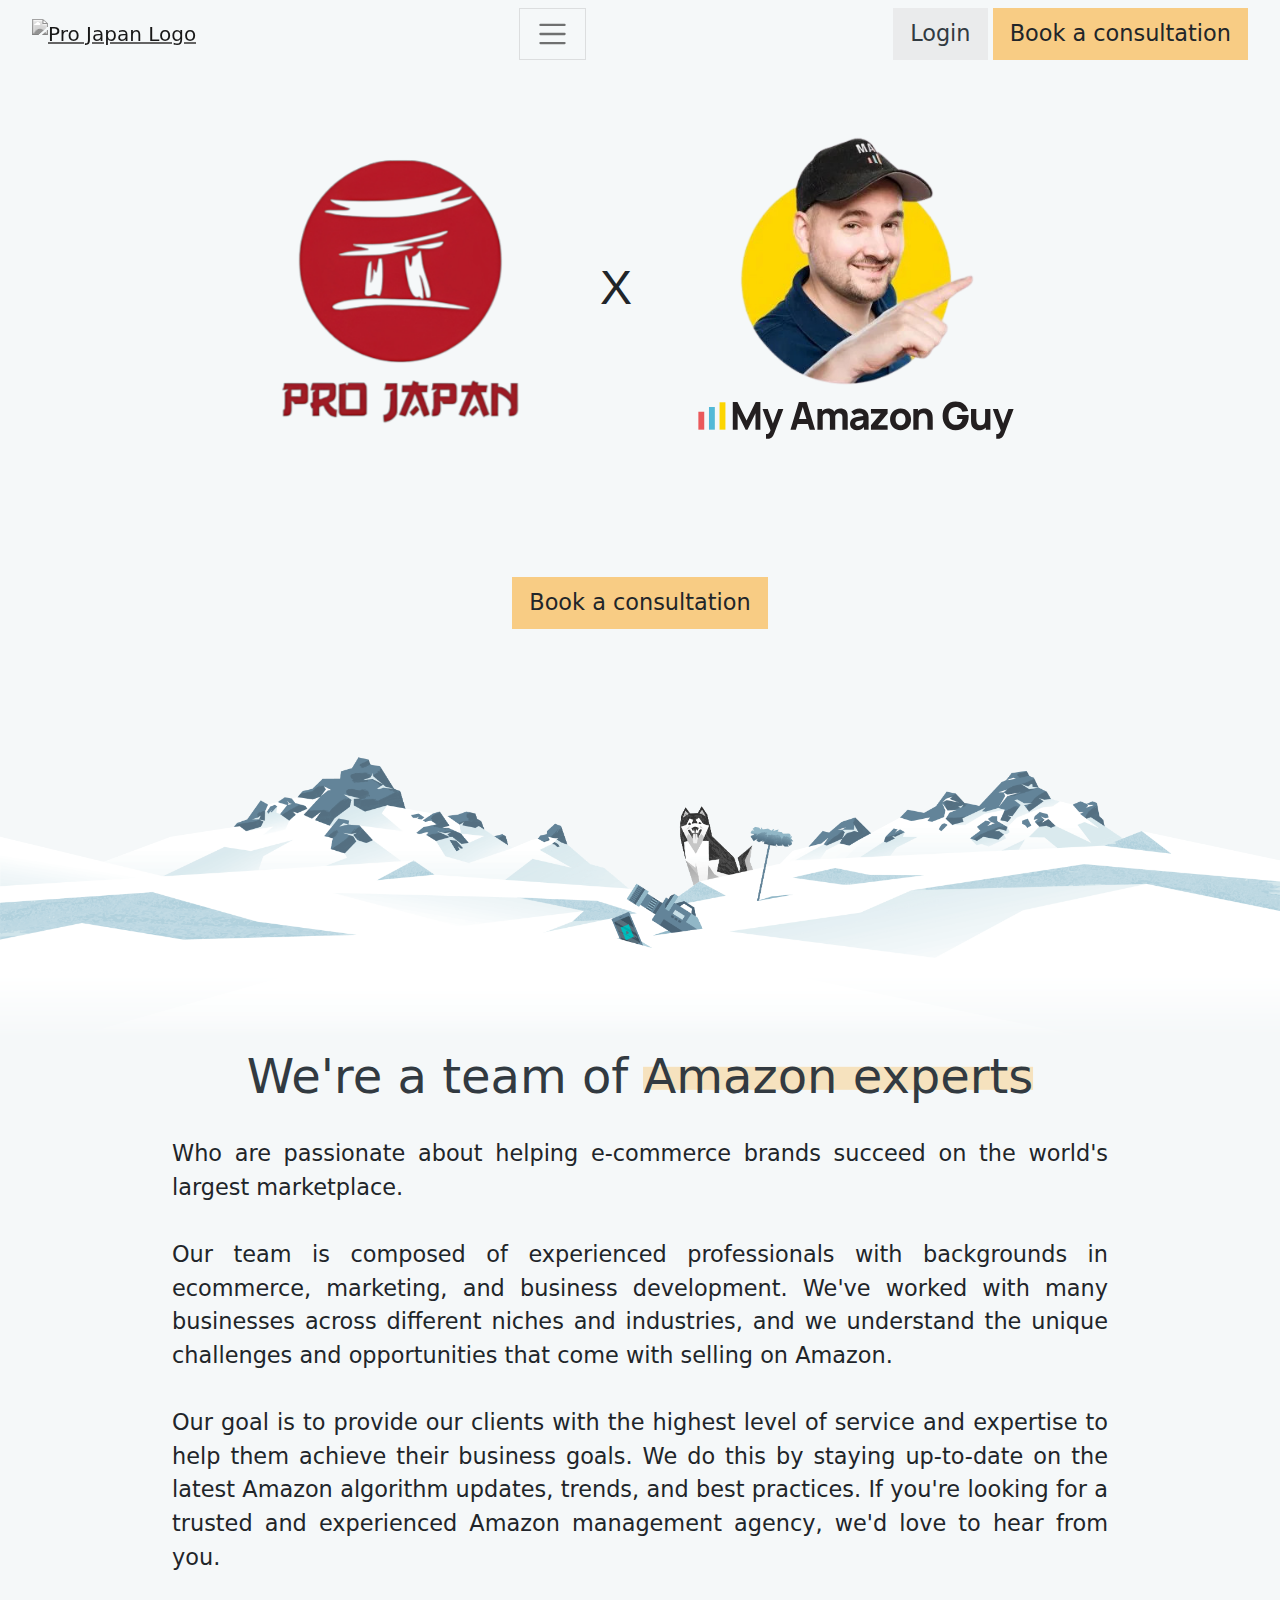
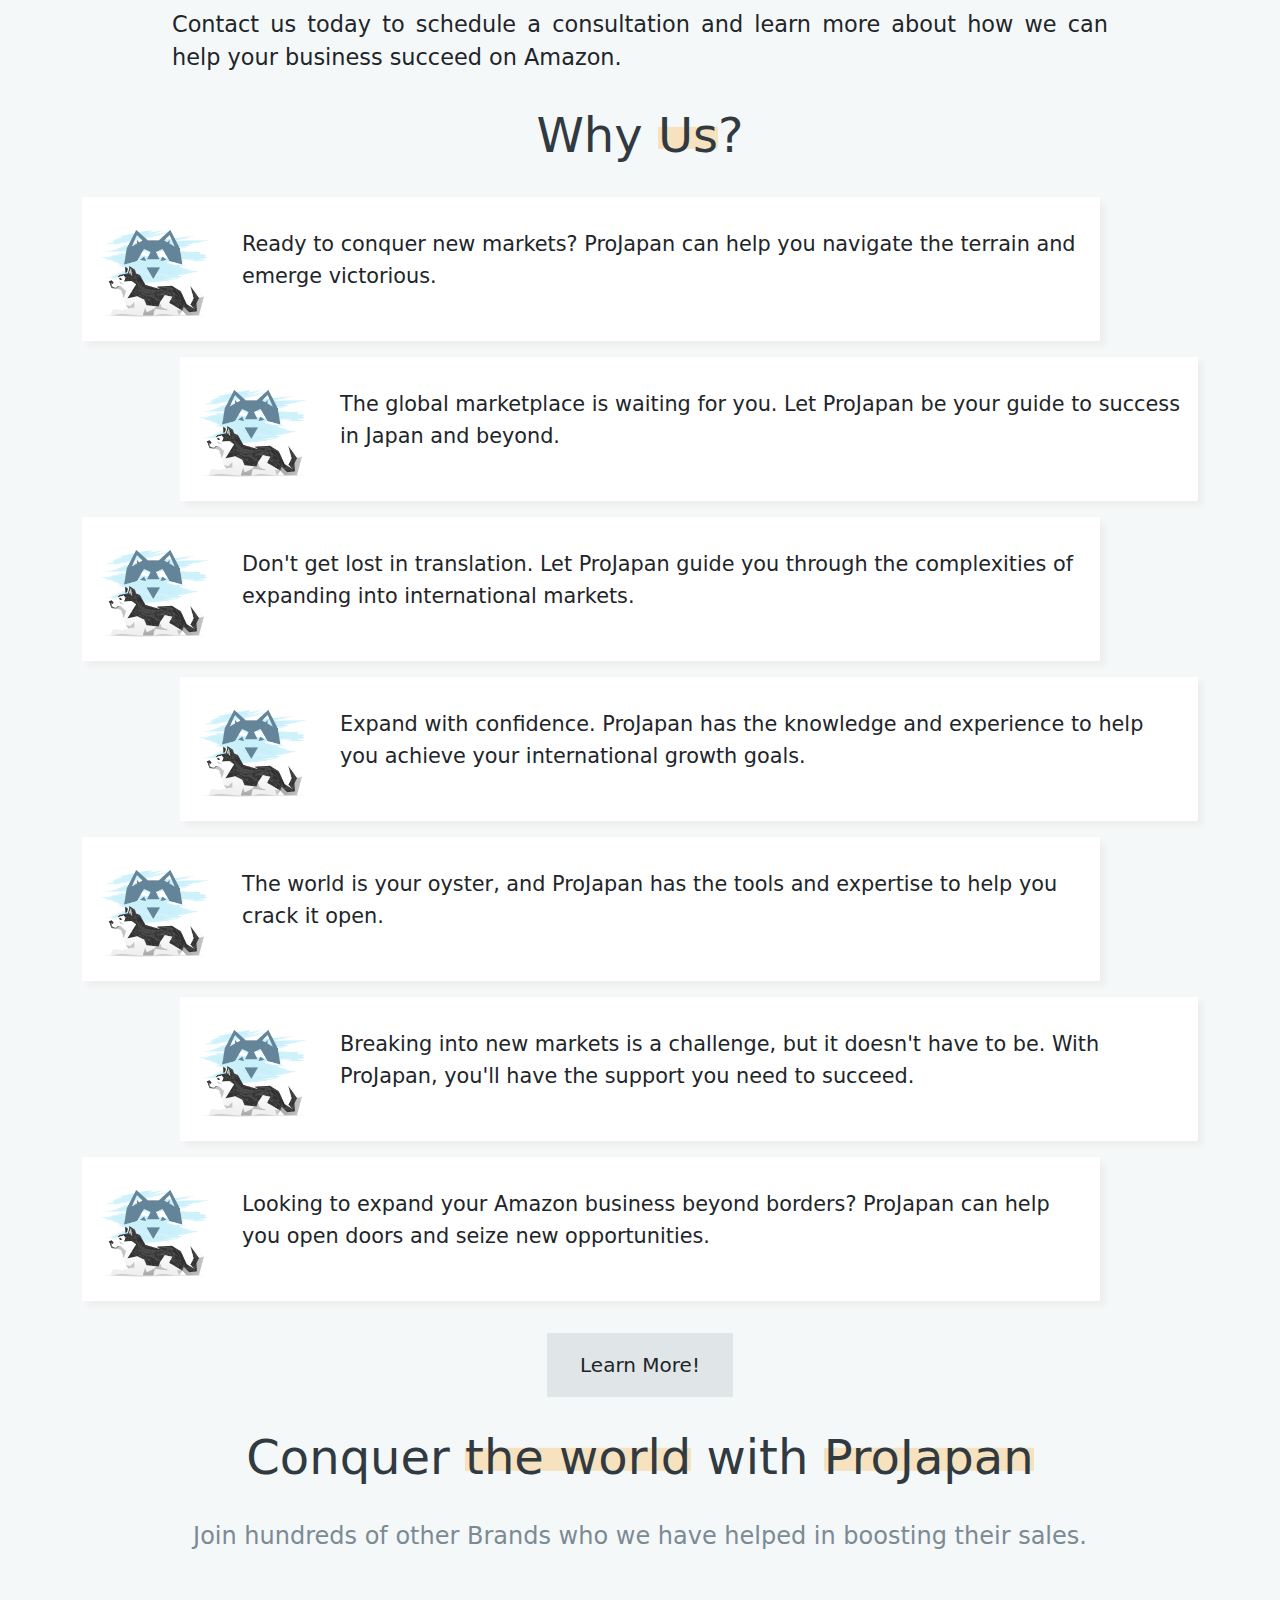
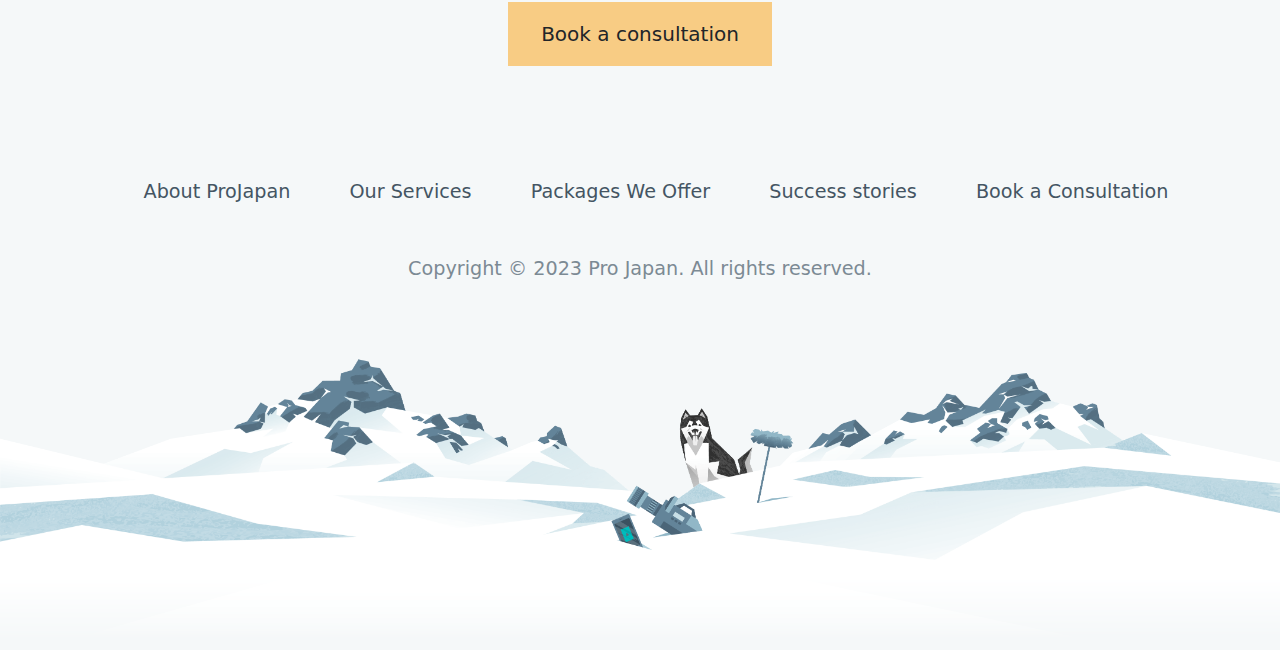
==== myamazonguy/index.html @ bb408b29 "Code Added" ====
<!doctype html>
<html lang="en">

<head>
    <meta charset="utf-8">
    <meta name="viewport" content="width=device-width, initial-scale=1">
    <title>Pro Japan | Elevate your amazon business in Japan</title>
    <link rel="shortcut icon" href="../Images/Logo.png" type="image/x-icon">
    <link href="../CSS/bootstrap.css" rel="stylesheet">
    <link rel="stylesheet" href="../CSS/styles.css">
</head>

<body>
    <header>

        <nav class="navbar navbar-xxl navbar-expand-xxl">
            <a href="../index.html"><img src="../images/Logo.png" alt="Pro Japan Logo" class="navbar-brand logo"></a>

            <button class="navbar-toggler" data-bs-toggle="collapse" data-bs-target="#navbar_content"
                aria-controls="navbarNav" aria-expanded="false" aria-label="Toggle navigation">
                <span class="navbar-toggler-icon"></span>
            </button>

            <div class="collapse navbar-collapse" id="navbar_content">
                <ul class="navbar-nav mx-auto">
                    <li class="nav-item"><a href="../index.html" class="nav-link">Home</a></li>
                    <li class="nav-item"><a href="" class="nav-link">About Us</a></li>
                    <li class="nav-item"><a href="" class="nav-link">Services</a></li>
                    <li class="nav-item"><a href="" class="nav-link">Packages</a></li>
                    <li class="nav-item"><a href="" class="nav-link">How it works</a></li>
                    <li class="nav-item"><a href="" class="nav-link">Success stories</a></li>
                    <li class="nav-item"><a href="" class="nav-link">AmazonGuy</a></li>
                    <li class="nav-item nav_btn mb-2"><button class="btn login_btn btn-block">Login</button></li>
                    <li class="nav-item nav_btn"><button class="btn booking_btn btn-block"
                            onclick="window.location.href = '../booking.html'">Book a consultant</button>
                    </li>
                </ul>
            </div>

            <div class="header-btns">
                <button class="btn login_btn header_btn">Login</button>
                <button class="btn booking_btn header_btn" onclick="window.location.href = '../booking.html'">Book a
                    consultation</button>
            </div>

        </nav>
    </header>

    <section id="hero">
        <div class="logos_container container">
            <img src="../Images/Logo.png" alt="" class="projapan_logo collab_logo">
            <div class="x">X</div>
            <div class="amazonguy_logo_container">
                <img src="../Images/myamazonguy.png" alt="" class="collab_logo">
                <img src="../Images/My-Amazon-Guy-.svg" alt="" class="amazonguy_logo collab_logo">
            </div>
        </div>
        <button class="btn booking_btn header_btn" onclick="window.location.href = '../booking.html'">Book a
            consultation</button>
    </section>
    <div class="border_container">
        <div class="left_image"></div>
        <div class="right_image"></div>
    </div>

    <section id="aboutus">
        <div class="container w-75 about_us_container">
            <h2 class="sub_head about_head">We're a team of <span class="text_stripe">Amazon experts</span></h2>
            <p class="about_text">
                Who are passionate about helping e-commerce brands succeed on the world's largest marketplace.
                <br><br>
                Our team is composed of experienced professionals with backgrounds in ecommerce, marketing, and business
                development. We've worked with many businesses across different niches and industries, and we understand
                the unique challenges and opportunities that come with selling on Amazon.
                <br><br>

                Our goal is to provide our clients with the highest level of service and expertise to help them achieve
                their business goals. We do this by staying up-to-date on the latest Amazon algorithm updates, trends,
                and best practices. If you're looking for a trusted and experienced Amazon management agency, we'd love
                to hear from you.
                <br><br>

                Contact us today to schedule a consultation and learn more about how we can help your business succeed
                on Amazon.
            </p>
        </div>
    </section>

    <section id="why_container">
        <div class="container mx-auto text-center">

            <div class="why_text_container">
                <h2 class="sub_head">
                    Why <span class="text_stripe">Us</span>?
                </h2>
            </div>
            <div class="whyus_container">

                <div class="whyus_card card_left">
                    <div class="whyus_image_container">
                        <img src="../Images/Icons/homepage_icon_project_dashboard.png" alt="" class="whyus_image">
                    </div>
                    <p class="whyus_card_text">
                        Ready to conquer new markets? ProJapan can help you navigate the terrain and emerge victorious.
                    </p>
                </div>
                <div class="whyus_card card_right">
                    <div class="whyus_image_container">
                        <img src="../Images/Icons/homepage_icon_project_dashboard.png" alt="" class="whyus_image">
                    </div>
                    <p class="whyus_card_text">
                        The global marketplace is waiting for you. Let ProJapan be your guide to success in Japan and
                        beyond. </p>
                </div>
                <div class="whyus_card card_left">
                    <div class="whyus_image_container">
                        <img src="../Images/Icons/homepage_icon_project_dashboard.png" alt="" class="whyus_image">
                    </div>
                    <p class="whyus_card_text">
                        Don't get lost in translation. Let ProJapan guide you through the complexities of expanding into
                        international markets. </p>
                </div>
                <div class="whyus_card card_right">
                    <div class="whyus_image_container">
                        <img src="../Images/Icons/homepage_icon_project_dashboard.png" alt="" class="whyus_image">
                    </div>
                    <p class="whyus_card_text">
                        Expand with confidence. ProJapan has the knowledge and experience to help you achieve your
                        international growth goals.</p>
                </div>
                <div class="whyus_card card_left">
                    <div class="whyus_image_container">
                        <img src="../Images/Icons/homepage_icon_project_dashboard.png" alt="" class="whyus_image">
                    </div>
                    <p class="whyus_card_text">
                        The world is your oyster, and ProJapan has the tools and expertise to help you crack it open.
                    </p>
                </div>
                <div class="whyus_card card_right">
                    <div class="whyus_image_container">
                        <img src="../Images/Icons/homepage_icon_project_dashboard.png" alt="" class="whyus_image">
                    </div>
                    <p class="whyus_card_text">
                        Breaking into new markets is a challenge, but it doesn't have to be. With ProJapan, you'll have
                        the support you need to succeed.</p>
                </div>
                <div class="whyus_card card_left">
                    <div class="whyus_image_container">
                        <img src="../Images/Icons/homepage_icon_project_dashboard.png" alt="" class="whyus_image">
                    </div>
                    <p class="whyus_card_text">
                        Looking to expand your Amazon business beyond borders? ProJapan can help you open doors and
                        seize new opportunities.</p>
                </div>
            </div>

            <button class="btn btn-lg whyus_btn" onclick="window.location.href = '../aboutus.html'">
                Learn More!
            </button>

        </div>
    </section>

    <section id="conquer">
        <div class="container text-center py-3">
            <h2 class="sub_head">Conquer <span class="text_stripe">the world</span> with <span
                    class="text_stripe">ProJapan</span></h2>
            <p class="conquer_text">
                Join hundreds of other Brands who we have helped in boosting their sales.
            </p>

            <button class="btn btn-lg conquer_btn" onclick="window.location.href = '../booking.html'">
                Book a consultation
            </button>
        </div>
    </section>

    <footer class="pt-5 mt-5">

        <div class="container">
            <ul class="footer_nav_container mb-5">
                <li class="nav-item footer_item"><a href="" class="nav-link footer_link">About ProJapan</a></li>
                <li class="nav-item footer_item"><a href="" class="nav-link footer_link">Our Services</a></li>
                <li class="nav-item footer_item"><a href="" class="nav-link footer_link">Packages We Offer</a></li>
                <li class="nav-item footer_item"><a href="" class="nav-link footer_link">Success stories</a></li>
                <li class="nav-item footer_item"><a href="" class="nav-link footer_link">Book a Consultation</a></li>
            </ul>
            <p class="footer_desc">Copyright © 2023 Pro Japan. All rights reserved.</p>

        </div>


    </footer>


    <div class="border_container">
        <div class="left_image"></div>
        <div class="right_image"></div>
    </div>
    <script src="../JS/jquery.js"></script>
    <script type="text/javascript" src="https://assets.calendly.com/assets/external/widget.js" async></script>
    <script src="../js/script.js"></script>
    <script src="../JS/bootstrap.js"></script>
</body>

</html>
---- CSS/styles.css ----
:root {
    --primary-yellow: #f8cc84;
    --secondary-yellow: #f6e2be;
    --primary-dark: #323a41;
    --secondary-dark: #445563;
    --bg-dark-light: #e0e5e7;
    --primary-light: #eaebec;
    --secondary-light: #f5f8f9;
    --text-primary-light: #626970;
    --text-secondary-light: #7c8a94;
}

::selection {
    background: var(--bg-dark-light);
}

h1,
h2,
h3 {
    color: var(--primary-dark);
}

body {
    background: var(--secondary-light);
}

nav {
    margin-inline: 2rem;
}

nav * {
    font-weight: 500 !important;
}

.nav-link:hover {
    color: var(--text-secondary-light) !important;
}

nav button {
    font-size: 1.4rem !important;
    border-radius: 0 !important;
    padding: .5rem 1rem !important;
}

.logo {
    width: 7rem;
    padding: 0 !important;
    filter: grayscale(1);
}

.login_btn {
    background: var(--primary-light) !important;
    color: var(--primary-dark);
    font-size: 1.4rem !important;
    border-radius: 0 !important;
    padding: .5rem 1rem !important;
    font-weight: 500 !important;

}

.booking_btn {
    background: var(--primary-yellow);
    font-size: 1.4rem !important;
    border-radius: 0 !important;
    padding: .5rem 1rem !important;
    font-weight: 500 !important;
}


.nav-link {
    color: var(--secondary-dark) !important;
    font-size: 1.2rem;
}

.nav_btn {
    display: none;
}


/* Hero _section */

#hero {
    min-height: 70vh;
    display: grid;
    place-items: center;
}

.hero_content_container {
    display: grid;
    align-items: center;
    gap: 1rem;
    grid-template-columns: repeat(2, 1fr);
}

.hero_head {
    color: var(--primary-dark);
    font-weight: bold;
}

.text_stripe {
    position: relative;
    z-index: 2;
}

.text_stripe::after {
    content: "";
    display: block;
    position: absolute;
    top: 55%;
    left: 50%;
    /* right: 0; */
    transform: translate(-50%, -50%);
    width: 100%;
    height: 40%;
    z-index: -1;
    background: var(--secondary-yellow) !important;

}

.hero_text {
    color: var(--text-secondary-light);
    font-size: 1.4rem;
}


.intro_video {
    width: 100%;
}

.border_container {
    width: 100%;
    height: 350px;
    position: relative;
}

.border_container div {
    /* background-position: auto 50%; */
    background-size: auto 100%;
    width: 100%;
    height: 100%;
    position: absolute;
    background-repeat: no-repeat;
}

.left_image {
    background: url(../Images/header_illustration_left.png);
    background-position: left bottom;
}

.right_image {
    background: url(../Images/header_illustration_right.png);
    background-position: right bottom;


}

/* Services */

#why_container {
    min-height: 70vh;
    padding-block: 1rem;
}

.sub_head {
    position: relative;
    font-size: 3em;
    /* white-space: nowrap; */
    text-align: center;
    margin-bottom: 2rem;
}

.whyus_container {
    display: grid;
    /* flex-wrap: wrap; */
    gap: 1rem;
    margin-inline: auto;
    /* justify-content: center; */
}

.whyus_card {
    display: flex;
    align-items: center;
    max-width: 100ch;
    padding: 1rem;
    gap: 2rem;
    background: white;
    width: fit-content;
    box-shadow: 5px 5px 5px #eee;
    transition: box-shadow 250ms ease-in-out;
}

.whyus_card:hover {
    box-shadow: 0 0 0 transparent;
}

.card_right {
    justify-self: flex-end;
}

.whyus_image {
    width: 7rem;
}

.whyus_card_text {
    font-size: 1.3rem;
    text-align: left;
    /* max-width: 45ch; */
}

.whyus_btn {
    margin-inline: auto;
    margin-block-start: 2rem;
    padding: 1rem 2rem;
    border-radius: 0;
    background: var(--bg-dark-light);
    font-weight: 500;
}

.whyus_btn:hover {
    background: var(--text-secondary-light);
}

/* Process */

.process_container {
    display: flex;
    flex-wrap: wrap;
    gap: 2rem;
    justify-content: space-around;
}

.process_icon {
    width: 10rem;
}

.process {
    text-align: center;
}

.process_title {
    font-size: 2rem;
}

/* Conquer */

.conquer_text {
    text-align: center;
    font-size: 1.5rem;
    color: var(--text-secondary-light);
}

.conquer_btn {
    margin-inline: auto;
    margin-block-start: 2rem;
    padding: 1rem 2rem;
    border-radius: 0;
    background: var(--primary-yellow);
    font-weight: 500;
}

.conquer_btn:hover {
    background: var(--secondary-yellow);
}


/* Footer */

.footer_nav_container {
    display: flex;
    justify-content: space-around;
    flex-wrap: wrap;
}

.footer_item {
    list-style-type: none;
}

.footer_link {
    font-weight: 500;
}

.footer_link:hover {
    color: var(--text-secondary-light) !important;
}

.footer_desc {
    text-align: center;
    font-size: 1.2rem;
    color: var(--text-secondary-light);
}


/* Collab */

.logos_container {
    display: flex;
    justify-content: center;
    gap: 4rem;
    align-items: center;
}

.x {
    font-family: 'Lucida Sans', 'Lucida Sans Regular', 'Lucida Grande', 'Lucida Sans Unicode', Geneva, Verdana, sans-serif;
    font-size: 3rem;
}


.collab_logo {
    width: 15rem;
    display: block;
}

.projapan_logo {
    width: 17rem;
}

.amazonguy_logo_container {
    display: grid;
    place-items: center;
}

.amazonguy_logo {
    width: 20rem;
}

/* Services */

.services_head {
    font-size: 4rem;
}

.services_container {
    display: flex;
    flex-wrap: wrap;
    gap: 2rem;
    justify-content: center;
    margin-bottom: 3rem;
}

.services_image_container {
    max-width: 100%;
    overflow: hidden;
}

.services_image {
    width: 40rem;
}

.service_card {
    width: 25rem;
    /* padding: 2rem; */
    box-shadow: 5px 5px 0 var(--secondary-yellow);
    transition: box-shadow 250ms ease-in-out,
        transform 250ms ease-in-out;
}


.service_card:hover {
    box-shadow: 0 0 0 transparent;
    transform: translate(5px, 5px);
}

.service_card_content {
    height: 20rem;
    padding: 2rem;

    display: flex;
    justify-content: space-between;
    flex-direction: column;
}

.service_card_image {
    text-align: center;
    height: 12rem;
    display: grid;
    place-items: center;
    padding-bottom: 1rem;
    background: var(--bg-dark-light);
}

/* About Us */

.about_text {
    font-size: 1.4rem;
    text-align: justify;
}

/* Success Stories */

#case_banner {
    text-align: center;
    padding: 5rem;
}

.case_head {
    font-size: 4rem;
}

.case_banner_text {
    font-size: 1.4rem;
    max-width: 50ch;
    margin-inline: auto;
    color: var(--text-secondary-light);
    font-weight: 350;
}

.casestudies_container{
    display: flex;
    flex-wrap: wrap;
    gap: 3rem;
    /* align-items: center; */
    justify-content: center;
}

.case {
    text-align: left;
    width: 20rem;

}

.case_image {
    max-width: 20rem;
    aspect-ratio: 1;
    border: 4px solid black;
    object-fit: cover;
}

.case_text {
    color: var(--text-primary-light);
    font-size: 1.3rem;
    text-align: center;
}


/* Till 1000px */
@media (min-width: 1000px) {
    .nav-item {
        margin-inline: 1rem;
    }
}


/* Below 786PX */

@media (max-width: 786px) {
    .nav_btn {
        display: grid;
        width: 100%;
    }

    .header_btn {
        display: none;
    }

    nav {
        padding: 1rem !important;
        margin-inline: 0;
        /* width: 100%; */
    }

    .header-btns {
        display: none;
    }

    /* Hero Mobile */

    .hero_content_container {
        grid-template-columns: 1fr;
    }

    .hero_btns_container .btn {
        display: grid;
        width: 100%;
    }

    .border_container {
        display: none;
    }

    .process_container {
        display: block;
        text-align: center;
        /* justify-content: center; */
    }
}
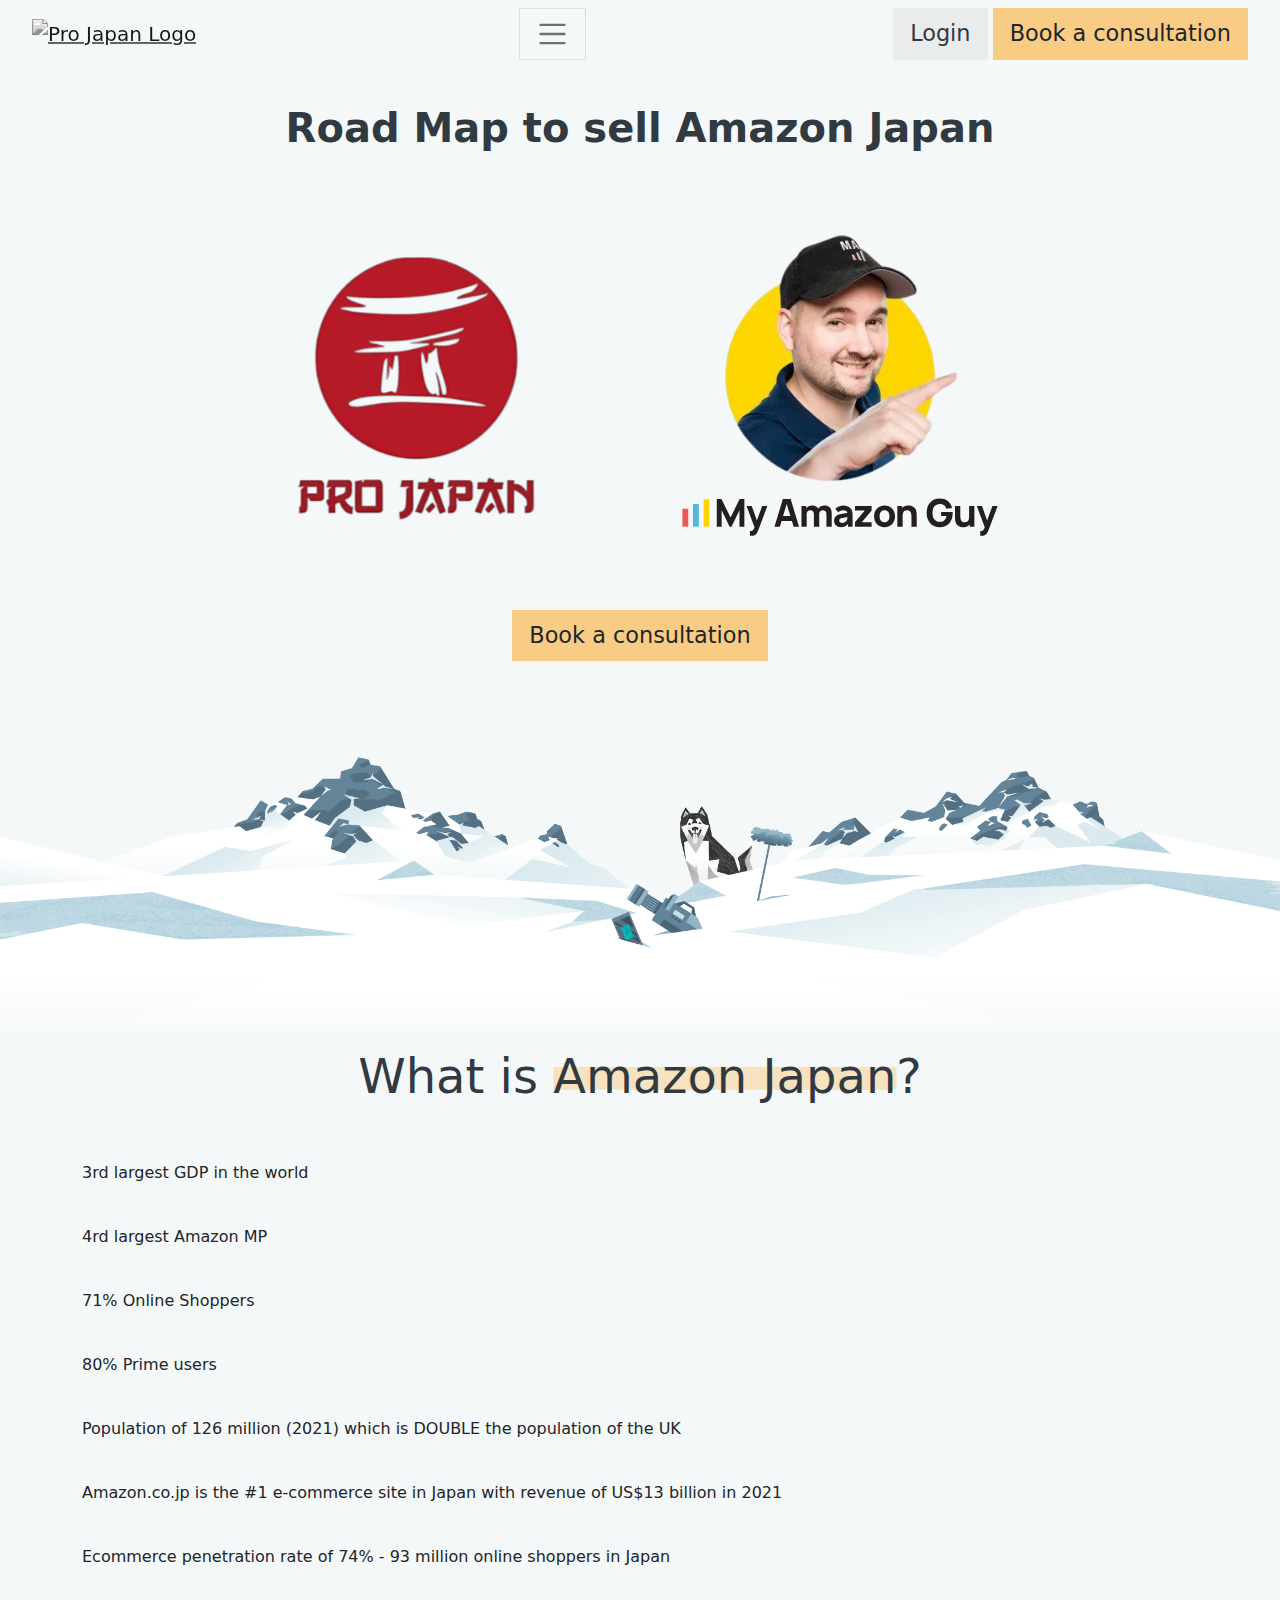
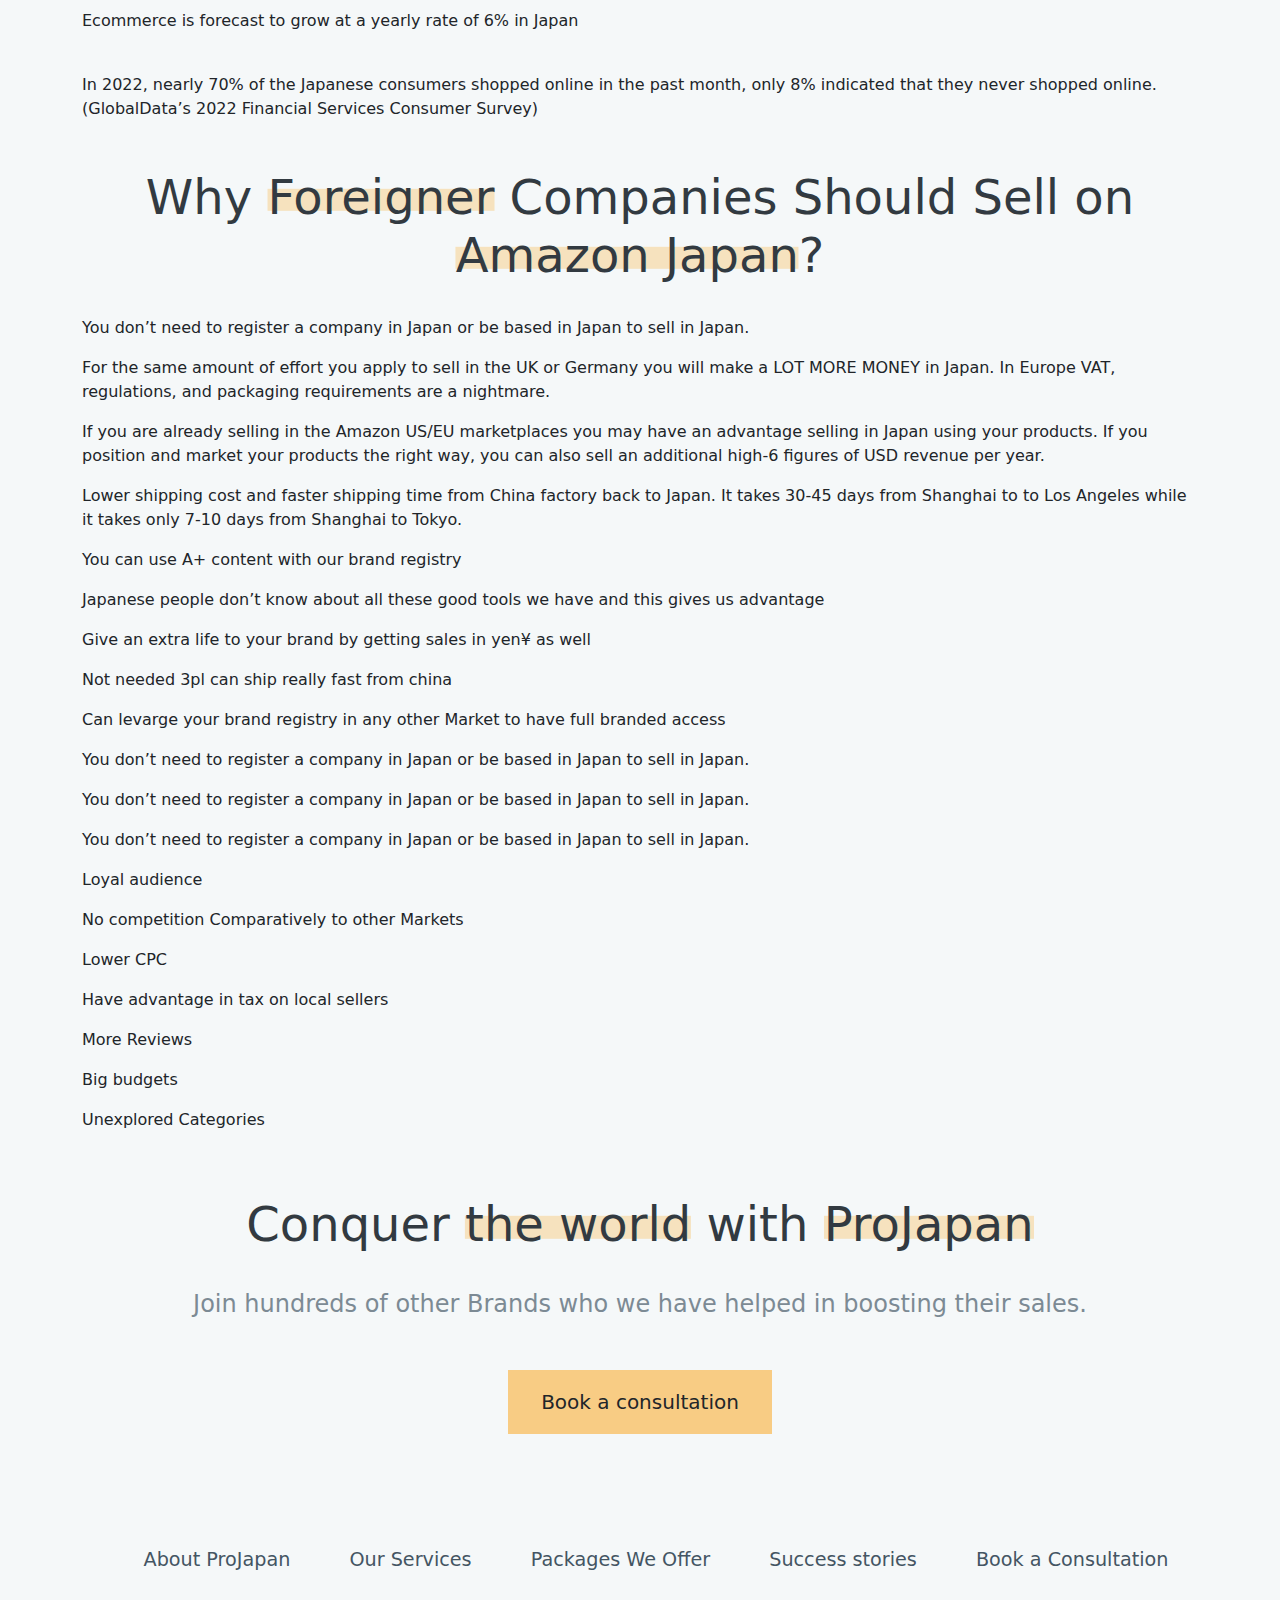
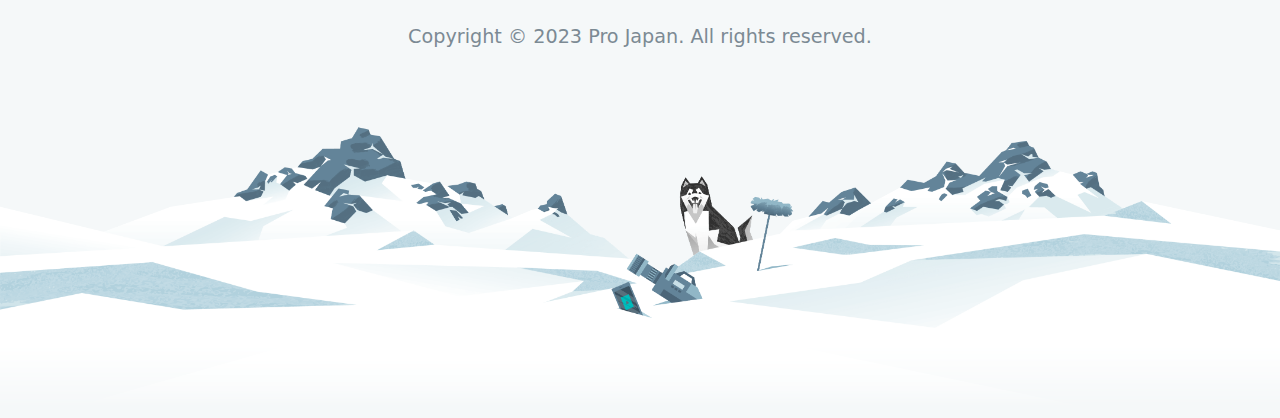
==== commit ec73c30f: "Update index.html" ====
--- a/myamazonguy/index.html
+++ b/myamazonguy/index.html
@@ -24,12 +24,12 @@
             <div class="collapse navbar-collapse" id="navbar_content">
                 <ul class="navbar-nav mx-auto">
                     <li class="nav-item"><a href="../index.html" class="nav-link">Home</a></li>
-                    <li class="nav-item"><a href="" class="nav-link">About Us</a></li>
-                    <li class="nav-item"><a href="" class="nav-link">Services</a></li>
-                    <li class="nav-item"><a href="" class="nav-link">Packages</a></li>
-                    <li class="nav-item"><a href="" class="nav-link">How it works</a></li>
-                    <li class="nav-item"><a href="" class="nav-link">Success stories</a></li>
-                    <li class="nav-item"><a href="" class="nav-link">AmazonGuy</a></li>
+                    <li class="nav-item"><a href="../aboutus.html" class="nav-link">About Us</a></li>
+                    <li class="nav-item"><a href="../services.html" class="nav-link">Services</a></li>
+                    <li class="nav-item"><a href="../upcoming.html" class="nav-link">Packages</a></li>
+                    <!-- <li class="nav-item"><a href="" class="nav-link">How it works</a></li> -->
+                    <li class="nav-item"><a href="../success.html" class="nav-link">Success stories</a></li>
+                    <li class="nav-item"><a href="../myamazonguy" class="nav-link">AmazonGuy</a></li>
                     <li class="nav-item nav_btn mb-2"><button class="btn login_btn btn-block">Login</button></li>
                     <li class="nav-item nav_btn"><button class="btn booking_btn btn-block"
                             onclick="window.location.href = '../booking.html'">Book a consultant</button>
@@ -47,9 +47,12 @@
     </header>
 
     <section id="hero">
+        <h1 class="roadmap_head hero_head">
+            Road Map to sell Amazon Japan
+        </h1>
         <div class="logos_container container">
             <img src="../Images/Logo.png" alt="" class="projapan_logo collab_logo">
-            <div class="x">X</div>
+            <div class="x"><img src="./Images/Collab.png" alt="" class="collab"></div>
             <div class="amazonguy_logo_container">
                 <img src="../Images/myamazonguy.png" alt="" class="collab_logo">
                 <img src="../Images/My-Amazon-Guy-.svg" alt="" class="amazonguy_logo collab_logo">
@@ -63,103 +66,200 @@
         <div class="right_image"></div>
     </div>
 
-    <section id="aboutus">
-        <div class="container w-75 about_us_container">
-            <h2 class="sub_head about_head">We're a team of <span class="text_stripe">Amazon experts</span></h2>
-            <p class="about_text">
-                Who are passionate about helping e-commerce brands succeed on the world's largest marketplace.
-                <br><br>
-                Our team is composed of experienced professionals with backgrounds in ecommerce, marketing, and business
-                development. We've worked with many businesses across different niches and industries, and we understand
-                the unique challenges and opportunities that come with selling on Amazon.
-                <br><br>
-
-                Our goal is to provide our clients with the highest level of service and expertise to help them achieve
-                their business goals. We do this by staying up-to-date on the latest Amazon algorithm updates, trends,
-                and best practices. If you're looking for a trusted and experienced Amazon management agency, we'd love
-                to hear from you.
-                <br><br>
-
-                Contact us today to schedule a consultation and learn more about how we can help your business succeed
-                on Amazon.
-            </p>
+    <section id="amazon_japan">
+        <div class="container roadmap_container">
+            <h2 class="sub_head roadmap_subhead">
+                What is <span class="text_stripe">Amazon Japan</span>?
+            </h2>
+            <div class="points_container mx-auto">
+                <div class="point grid-item">
+                    <img src="./Images/largest GDP.png" alt="" class="point_image">
+                    <p class="point_text">
+                        3rd largest GDP in the world
+                    </p>
+                </div>
+                <div class="point grid-item">
+                    <img src="./Images/Largest Amazon MP.png" alt="" class="point_image">
+                    <p class="point_text">
+                        4rd largest Amazon MP
+                    </p>
+                </div>
+                <div class="point grid-item">
+                    <img src="./Images/Online Shoppers.png" alt="" class="point_image">
+                    <p class="point_text">
+                        71% Online Shoppers
+                    </p>
+                </div>
+                <div class="point grid-item">
+                    <img src="./Images/Prime Users.jpg" alt="" class="point_image">
+                    <p class="point_text">
+                        80% Prime users
+                    </p>
+                </div>
+                <div class="point grid-item">
+                    <img src="./Images/More Population.jpg" alt="" class="point_image">
+                    <p class="point_text">
+                        Population of 126 million (2021) which is DOUBLE the population of the UK
+                    </p>
+                </div>
+                <div class="point grid-item">
+                    <img src="./Images/Revenue in japan.png" alt="" class="point_image">
+                    <p class="point_text">
+                        Amazon.co.jp is the #1 e-commerce site in Japan with revenue of US$13 billion in 2021
+                    </p>
+                </div>
+                <div class="point grid-item">
+                    <img src="./Images/internet-penetration-graph.webp" alt="" class="point_image">
+                    <p class="point_text">
+                        Ecommerce penetration rate of 74% - 93 million online shoppers in Japan
+                    </p>
+                </div>
+                <div class="point grid-item">
+                    <img src="./Images/Japan-chart.png" alt="" class="point_image">
+                    <p class="point_text">
+                        Ecommerce is forecast to grow at a yearly rate of 6% in Japan
+
+                    </p>
+                </div>
+                <div class="point grid-item">
+                    <img src="./Images/japan-e-commerce-market.png" alt="" class="point_image">
+                    <p class="point_text">
+                        In 2022, nearly 70% of the Japanese consumers shopped online in the past month, only 8%
+                        indicated
+                        that they never shopped online. (GlobalData’s 2022 Financial Services Consumer Survey)
+                    </p>
+                </div>
+
+            </div>
         </div>
     </section>
 
-    <section id="why_container">
-        <div class="container mx-auto text-center">
-
-            <div class="why_text_container">
-                <h2 class="sub_head">
-                    Why <span class="text_stripe">Us</span>?
-                </h2>
-            </div>
-            <div class="whyus_container">
-
-                <div class="whyus_card card_left">
-                    <div class="whyus_image_container">
-                        <img src="../Images/Icons/homepage_icon_project_dashboard.png" alt="" class="whyus_image">
-                    </div>
-                    <p class="whyus_card_text">
-                        Ready to conquer new markets? ProJapan can help you navigate the terrain and emerge victorious.
-                    </p>
-                </div>
-                <div class="whyus_card card_right">
-                    <div class="whyus_image_container">
-                        <img src="../Images/Icons/homepage_icon_project_dashboard.png" alt="" class="whyus_image">
-                    </div>
-                    <p class="whyus_card_text">
-                        The global marketplace is waiting for you. Let ProJapan be your guide to success in Japan and
-                        beyond. </p>
-                </div>
-                <div class="whyus_card card_left">
-                    <div class="whyus_image_container">
-                        <img src="../Images/Icons/homepage_icon_project_dashboard.png" alt="" class="whyus_image">
-                    </div>
-                    <p class="whyus_card_text">
-                        Don't get lost in translation. Let ProJapan guide you through the complexities of expanding into
-                        international markets. </p>
-                </div>
-                <div class="whyus_card card_right">
-                    <div class="whyus_image_container">
-                        <img src="../Images/Icons/homepage_icon_project_dashboard.png" alt="" class="whyus_image">
-                    </div>
-                    <p class="whyus_card_text">
-                        Expand with confidence. ProJapan has the knowledge and experience to help you achieve your
-                        international growth goals.</p>
-                </div>
-                <div class="whyus_card card_left">
-                    <div class="whyus_image_container">
-                        <img src="../Images/Icons/homepage_icon_project_dashboard.png" alt="" class="whyus_image">
-                    </div>
-                    <p class="whyus_card_text">
-                        The world is your oyster, and ProJapan has the tools and expertise to help you crack it open.
-                    </p>
-                </div>
-                <div class="whyus_card card_right">
-                    <div class="whyus_image_container">
-                        <img src="../Images/Icons/homepage_icon_project_dashboard.png" alt="" class="whyus_image">
-                    </div>
-                    <p class="whyus_card_text">
-                        Breaking into new markets is a challenge, but it doesn't have to be. With ProJapan, you'll have
-                        the support you need to succeed.</p>
-                </div>
-                <div class="whyus_card card_left">
-                    <div class="whyus_image_container">
-                        <img src="../Images/Icons/homepage_icon_project_dashboard.png" alt="" class="whyus_image">
-                    </div>
-                    <p class="whyus_card_text">
-                        Looking to expand your Amazon business beyond borders? ProJapan can help you open doors and
-                        seize new opportunities.</p>
-                </div>
-            </div>
-
-            <button class="btn btn-lg whyus_btn" onclick="window.location.href = '../aboutus.html'">
-                Learn More!
-            </button>
-
+    <section id="benefits" class="my-md-5">
+        <div class="container">
+            <h2 class="sub_head benefit_head">Why <span class="text_stripe">Foreigner</span> Companies Should Sell on
+                <span class="text_stripe">Amazon Japan</span>?
+            </h2>
+
+            <div class="benefits_container mx-auto">
+                <div class="benefit grid-item">
+                    <p class="benefit_text">
+                        You don’t need to register a company in Japan or be based in Japan to sell in Japan.
+                    </p>
+                </div>
+
+                <div class="benefit grid-item">
+                    <p class="benefit_text">
+                        For the same amount of effort you apply to sell in the UK or Germany you will make a LOT MORE
+                        MONEY in Japan. In Europe VAT, regulations, and packaging requirements are a nightmare. </p>
+                </div>
+
+                <div class="benefit grid-item">
+                    <p class="benefit_text">
+                        If you are already selling in the Amazon US/EU marketplaces you may have an advantage selling in
+                        Japan using your products. If you position and market your products the right way, you can also
+                        sell an additional high-6 figures of USD revenue per year. </p>
+                </div>
+
+                <div class="benefit grid-item">
+                    <p class="benefit_text">
+                        Lower shipping cost and faster shipping time from China factory back to Japan. It takes 30-45
+                        days from Shanghai to to Los Angeles while it takes only 7-10 days from Shanghai to Tokyo. </p>
+                </div>
+
+                <div class="benefit grid-item">
+                    <p class="benefit_text">
+                        You can use A+ content with our brand registry
+                    </p>
+                </div>
+
+                <div class="benefit grid-item">
+                    <p class="benefit_text">
+                        Japanese people don’t know about all these good tools we have and this gives us advantage
+                    </p>
+                </div>
+
+                <div class="benefit grid-item">
+                    <p class="benefit_text">
+                        Give an extra life to your brand by getting sales in yen¥ as well
+                    </p>
+                </div>
+
+                <div class="benefit grid-item">
+                    <p class="benefit_text">
+                        Not needed 3pl can ship really fast from china
+                    </p>
+                </div>
+
+                <div class="benefit grid-item">
+                    <p class="benefit_text">
+                        Can levarge your brand registry in any other Market to have full branded access
+
+                    </p>
+                </div>
+
+                <div class="benefit grid-item">
+                    <p class="benefit_text">
+                        You don’t need to register a company in Japan or be based in Japan to sell in Japan.
+                    </p>
+                </div>
+
+                <div class="benefit grid-item">
+                    <p class="benefit_text">
+                        You don’t need to register a company in Japan or be based in Japan to sell in Japan.
+                    </p>
+                </div>
+
+                <div class="benefit grid-item">
+                    <p class="benefit_text">
+                        You don’t need to register a company in Japan or be based in Japan to sell in Japan.
+                    </p>
+                </div>
+
+                <div class="benefit grid-item">
+                    <p class="benefit_text">
+                        Loyal audience
+                    </p>
+                </div>
+
+                <div class="benefit grid-item">
+                    <p class="benefit_text">
+                        No competition Comparatively to other Markets
+                    </p>
+                </div>
+
+                <div class="benefit grid-item">
+                    <p class="benefit_text">
+                        Lower CPC
+                    </p>
+                </div>
+
+                <div class="benefit grid-item">
+                    <p class="benefit_text">
+                        Have advantage in tax on local sellers
+                    </p>
+                </div>
+
+                <div class="benefit grid-item">
+                    <p class="benefit_text">
+                        More Reviews
+                    </p>
+                </div>
+
+                <div class="benefit grid-item">
+                    <p class="benefit_text">
+                        Big budgets
+                    </p>
+                </div>
+
+                <div class="benefit grid-item">
+                    <p class="benefit_text">
+                        Unexplored Categories
+                    </p>
+                </div>
+            </div>
         </div>
     </section>
+
 
     <section id="conquer">
         <div class="container text-center py-3">
@@ -179,16 +279,20 @@
 
         <div class="container">
             <ul class="footer_nav_container mb-5">
-                <li class="nav-item footer_item"><a href="" class="nav-link footer_link">About ProJapan</a></li>
-                <li class="nav-item footer_item"><a href="" class="nav-link footer_link">Our Services</a></li>
-                <li class="nav-item footer_item"><a href="" class="nav-link footer_link">Packages We Offer</a></li>
-                <li class="nav-item footer_item"><a href="" class="nav-link footer_link">Success stories</a></li>
-                <li class="nav-item footer_item"><a href="" class="nav-link footer_link">Book a Consultation</a></li>
+                <li class="nav-item footer_item"><a href="../aboutus.html" class="nav-link footer_link">About
+                        ProJapan</a></li>
+                <li class="nav-item footer_item"><a href="../services.html" class="nav-link footer_link">Our
+                        Services</a></li>
+                <li class="nav-item footer_item"><a href="../upcoming.html" class="nav-link footer_link">Packages We
+                        Offer</a></li>
+                <li class="nav-item footer_item"><a href="../success.html" class="nav-link footer_link">Success
+                        stories</a></li>
+                <li class="nav-item footer_item"><a href="../booking.html" class="nav-link footer_link">Book a
+                        Consultation</a></li>
             </ul>
             <p class="footer_desc">Copyright © 2023 Pro Japan. All rights reserved.</p>
 
         </div>
-
 
     </footer>
 
@@ -198,9 +302,29 @@
         <div class="right_image"></div>
     </div>
     <script src="../JS/jquery.js"></script>
+    <script src="../js/script.js"></script>
     <script type="text/javascript" src="https://assets.calendly.com/assets/external/widget.js" async></script>
-    <script src="../js/script.js"></script>
     <script src="../JS/bootstrap.js"></script>
+    <script src="../JS/masonry.js"></script>
+
+    <script>
+        $('.points_container').masonry({
+            columnWidth: 100,
+            gutter: 40,
+            itemSelector: '.grid-item',
+            horizontalOrder: true,
+            fitWidth: true
+        });
+
+        $('.benefits_container').masonry({
+            // columnWidth: 100,
+            gutter: 40,
+            itemSelector: '.grid-item',
+            horizontalOrder: true,
+            fitWidth: true
+        });
+    </script>
+
 </body>
 
-</html>+</html>
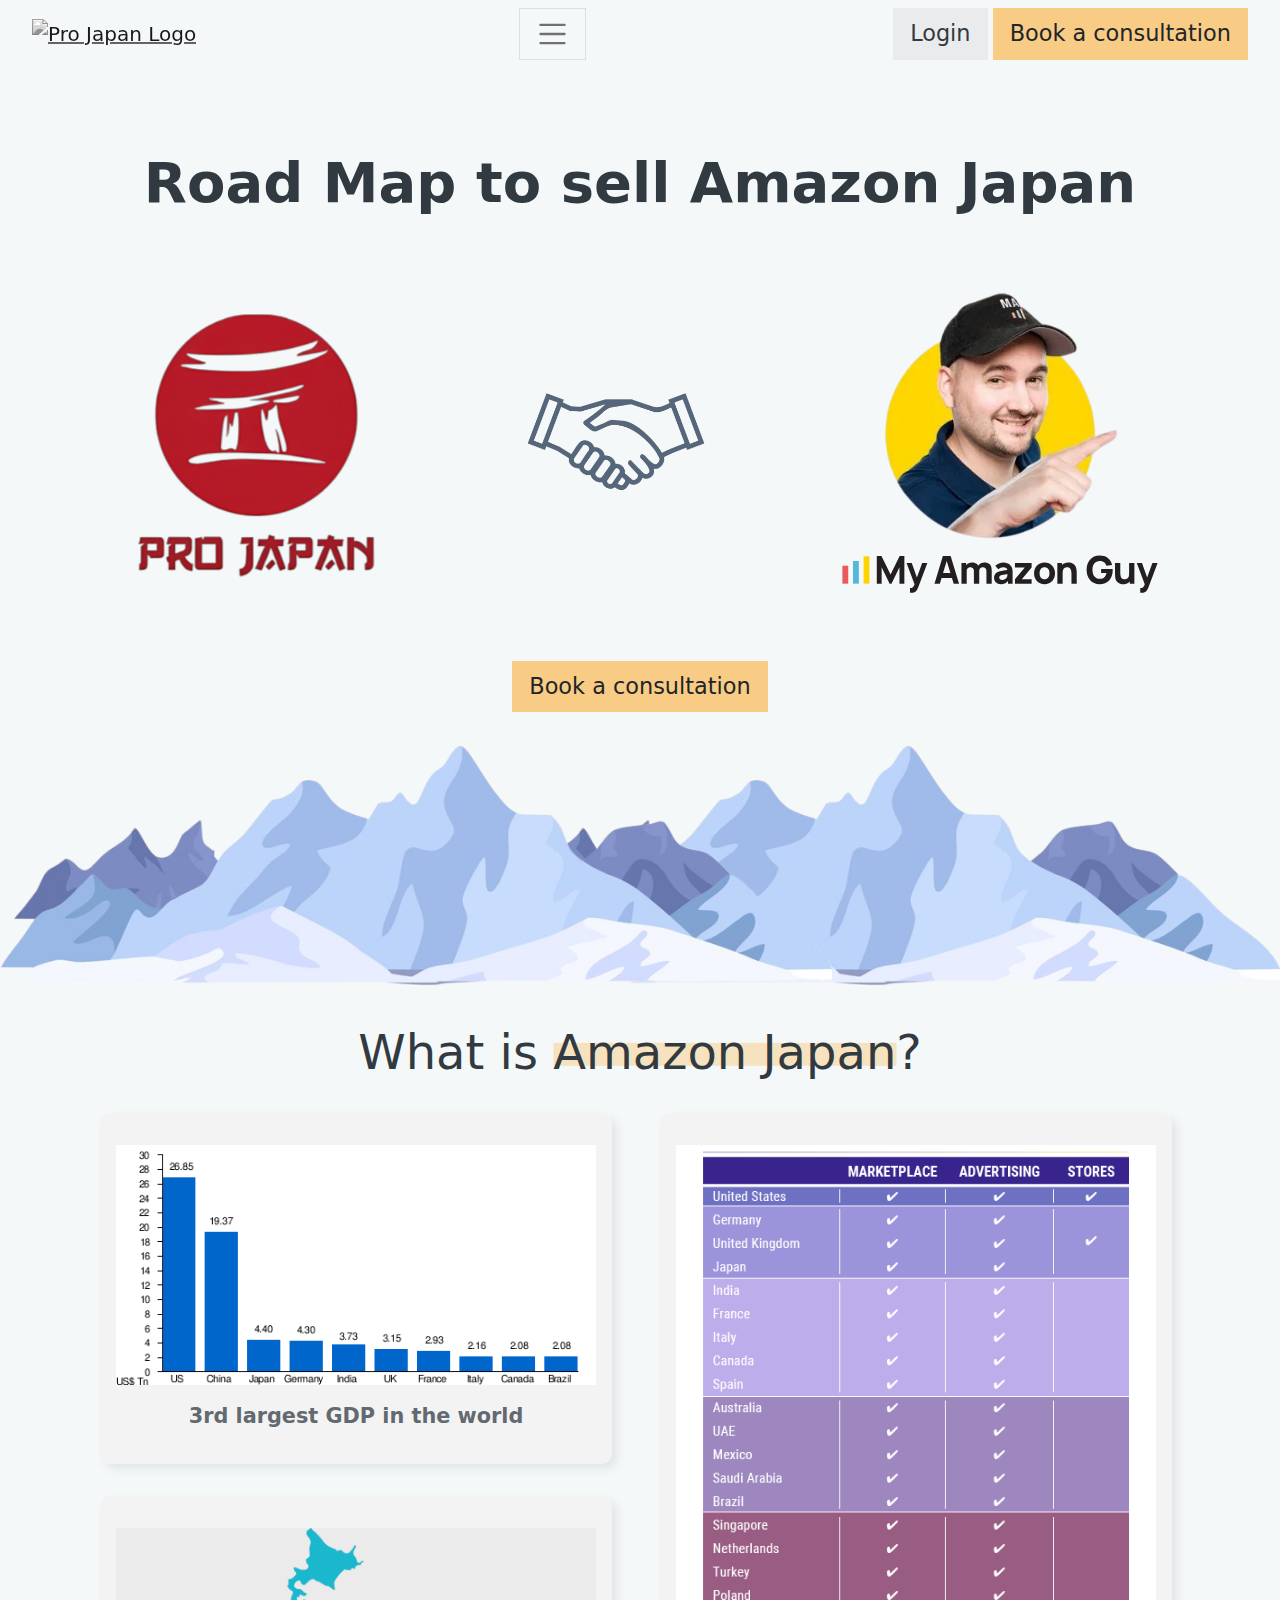
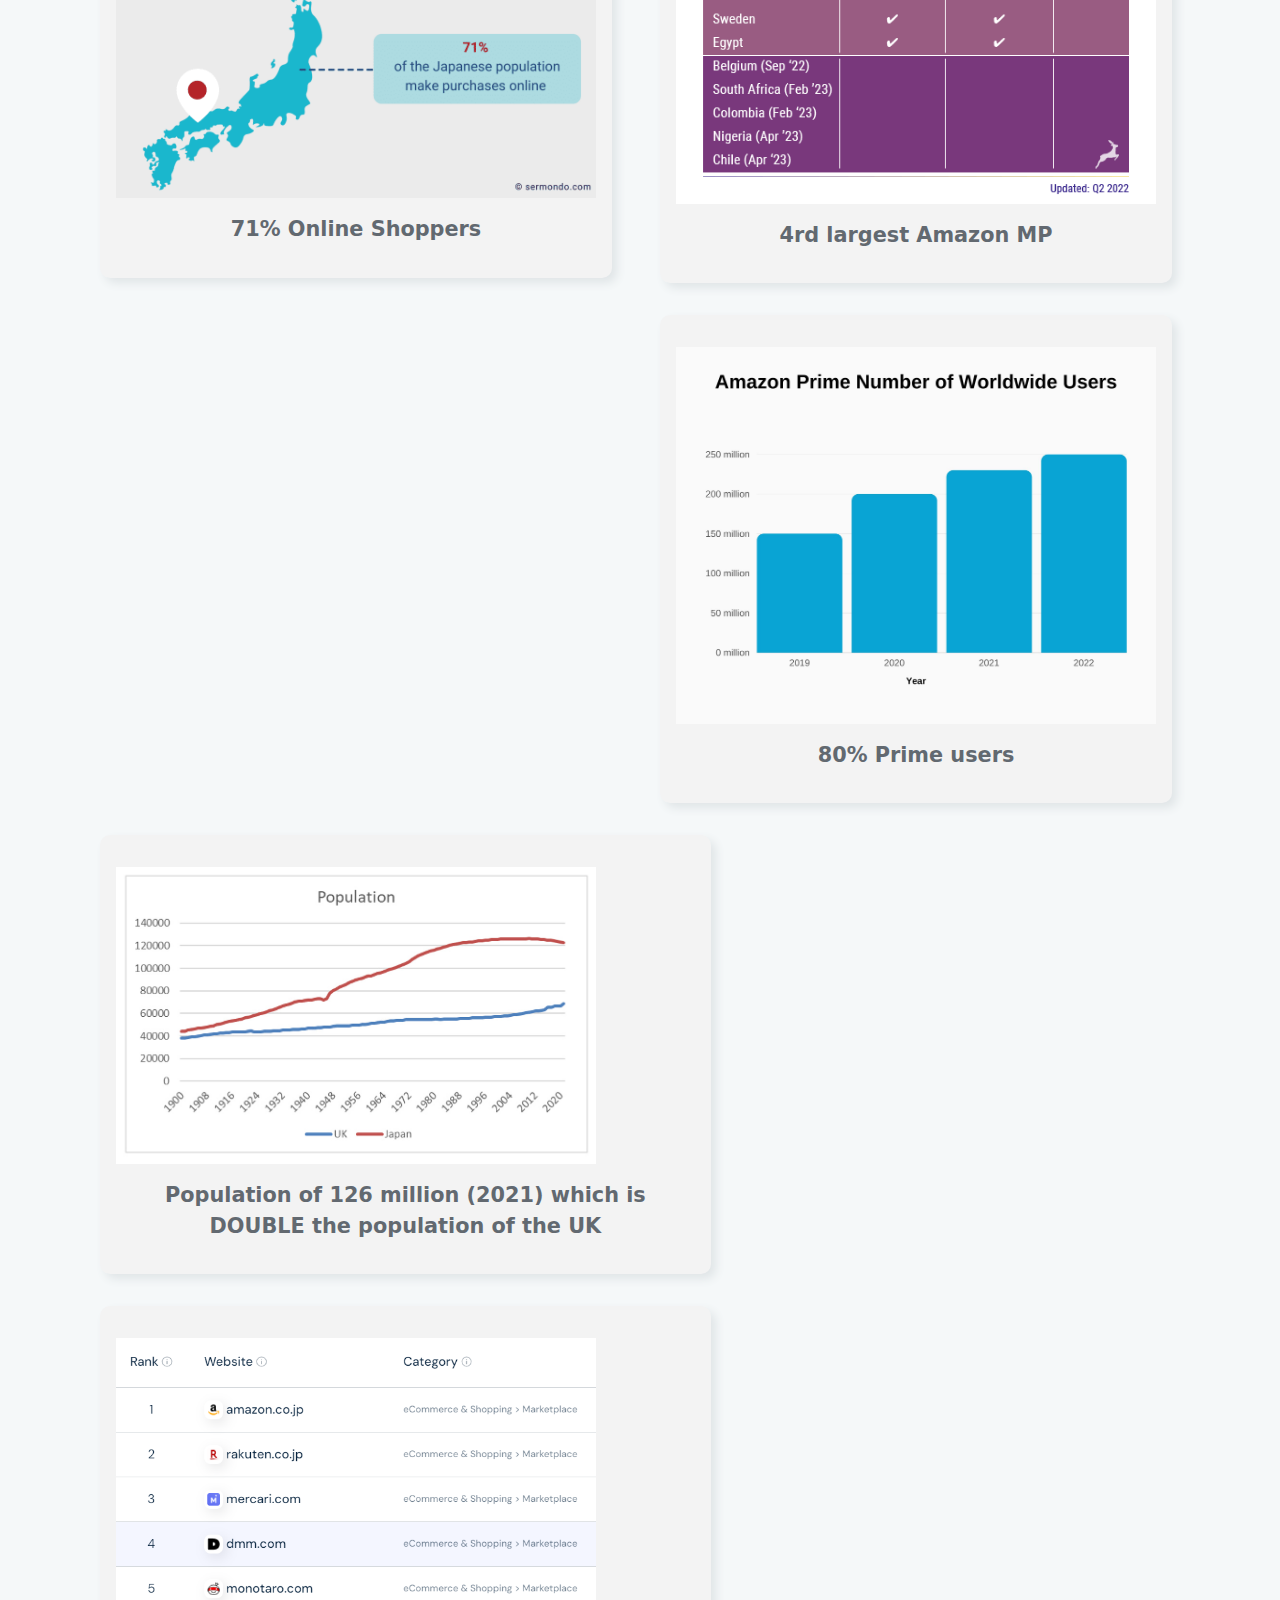
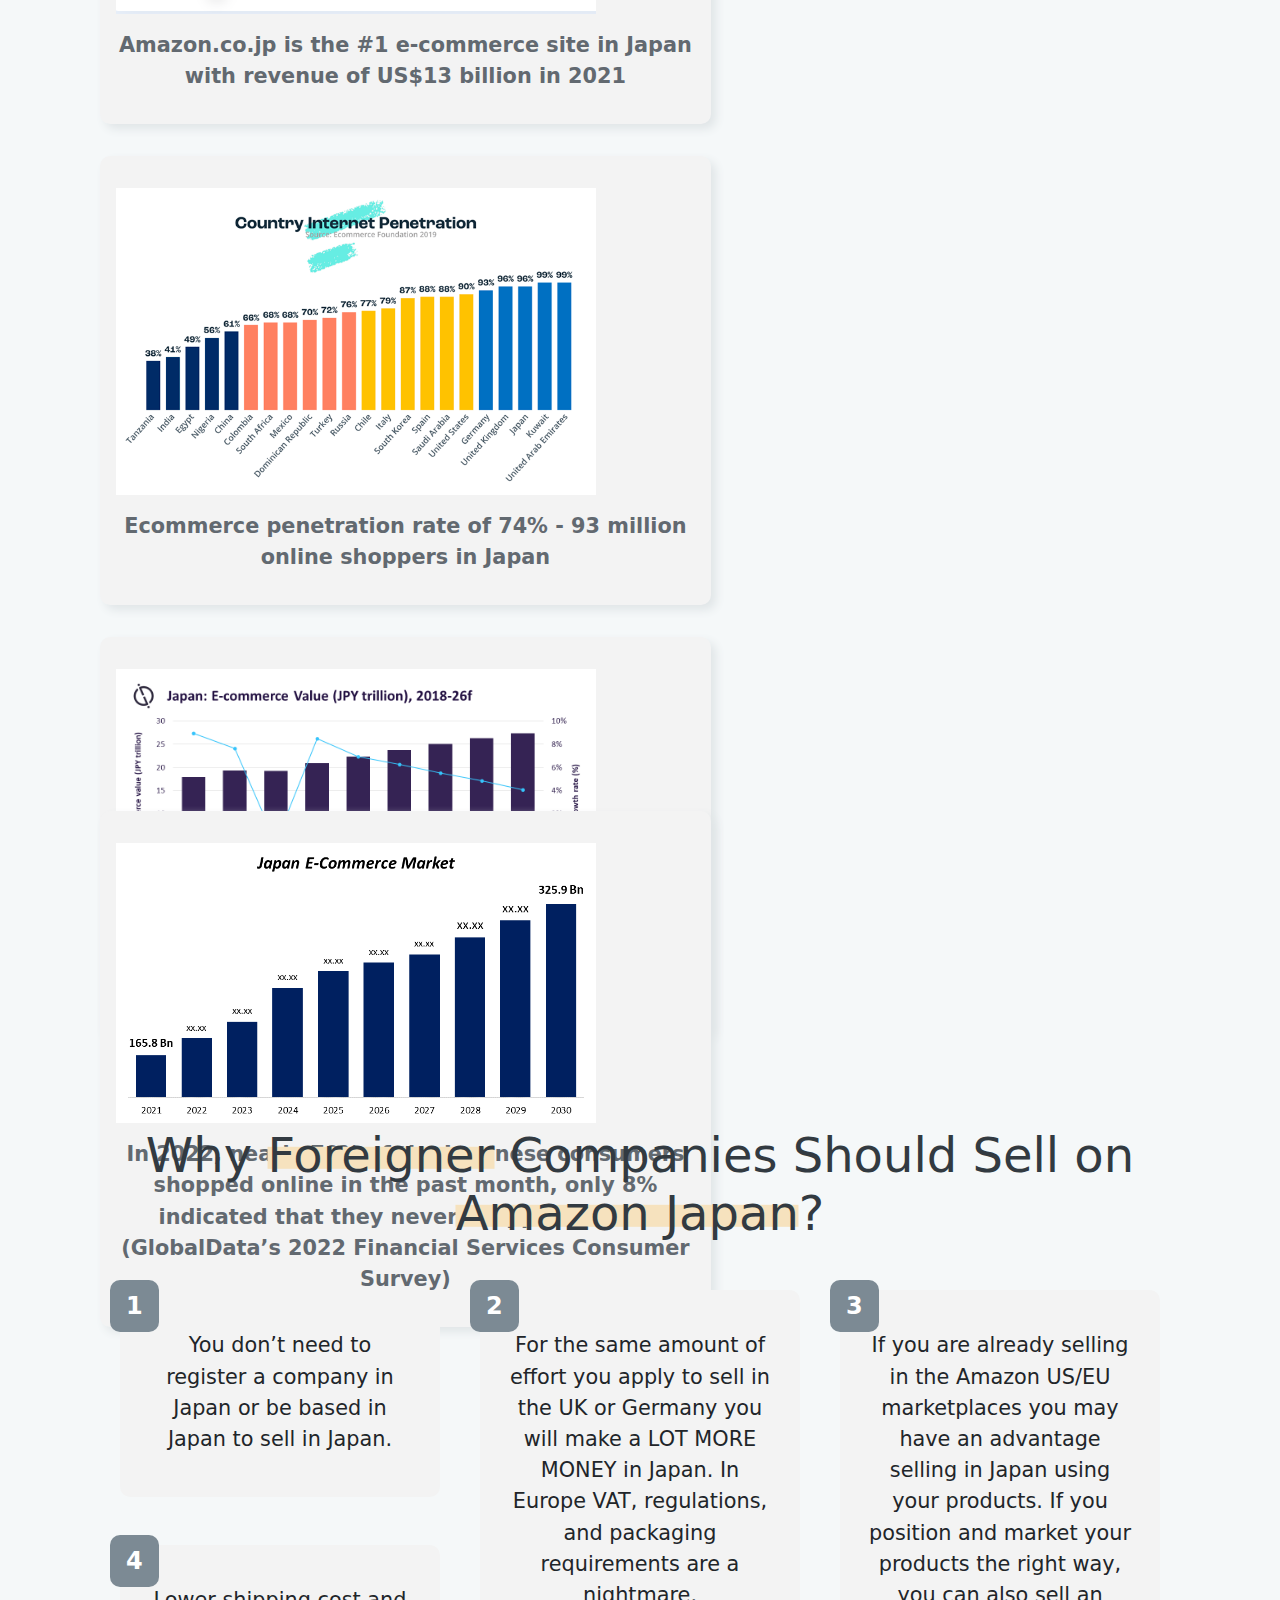
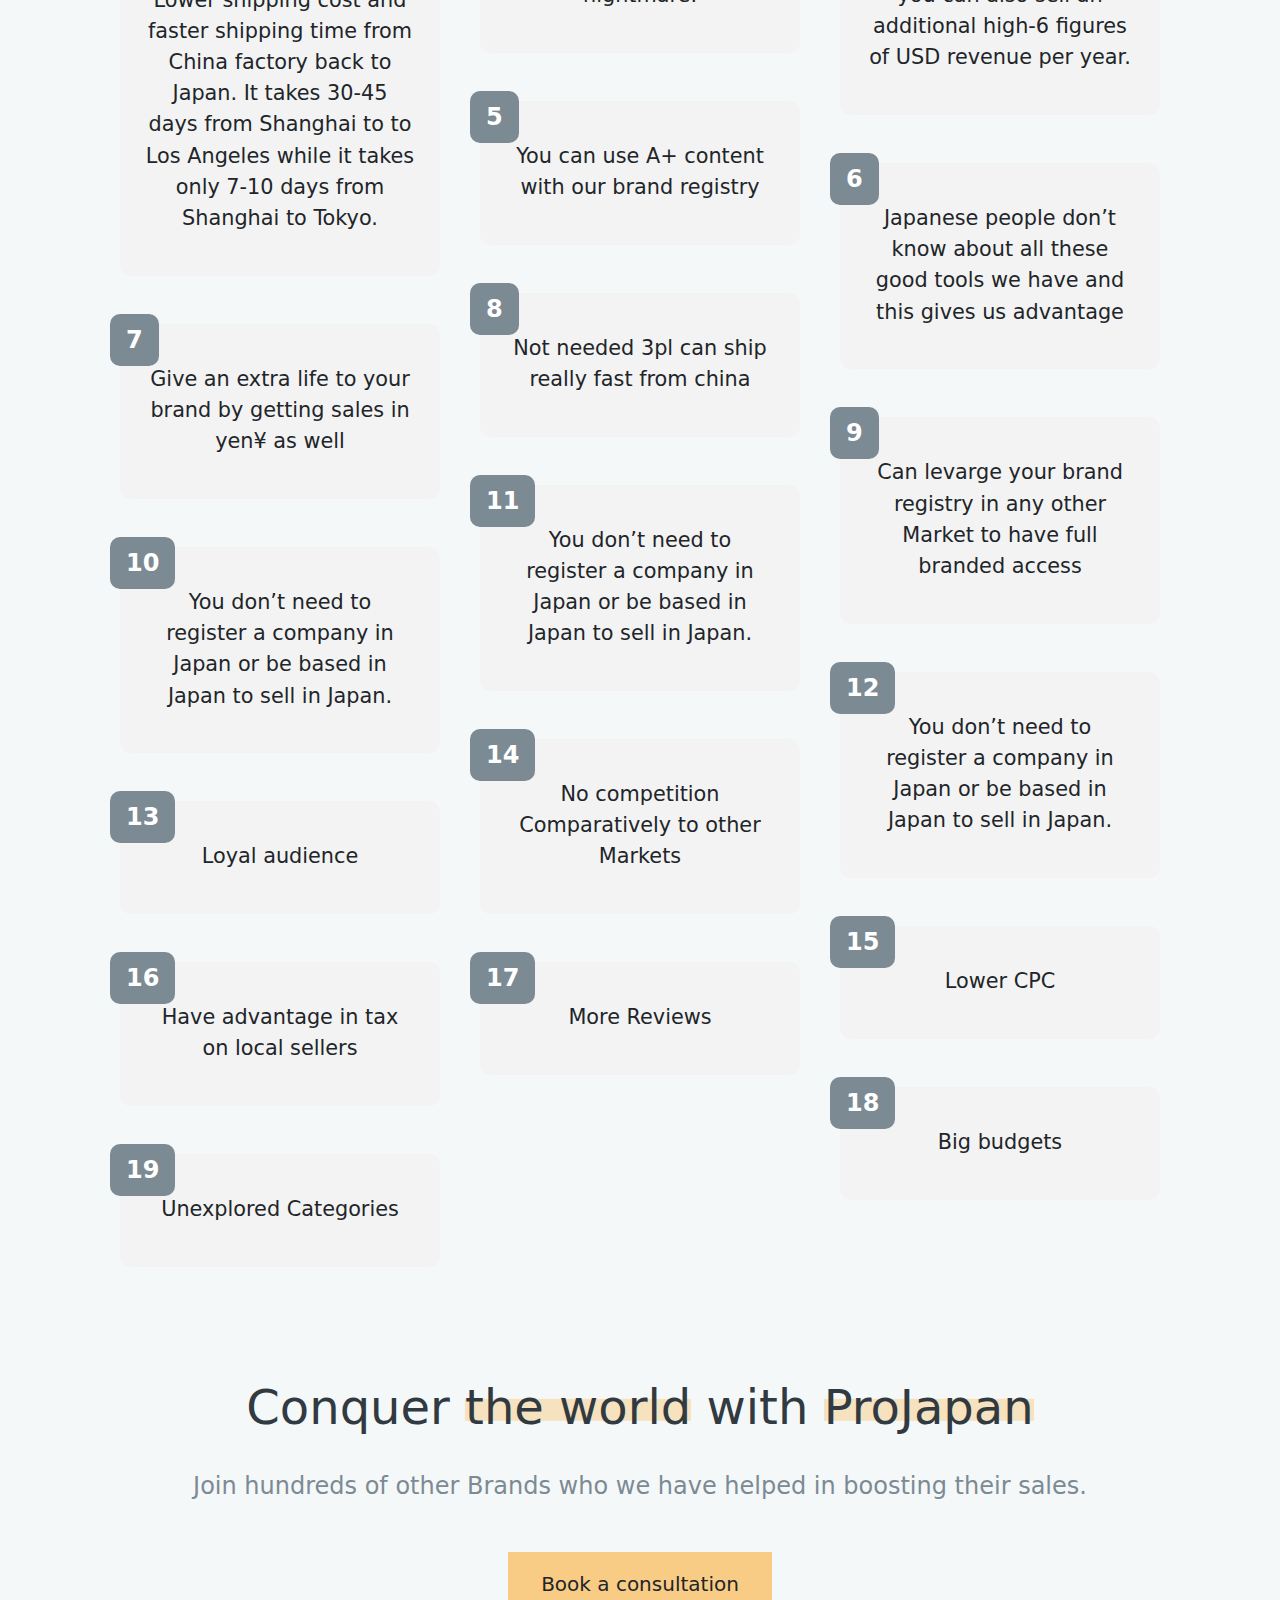
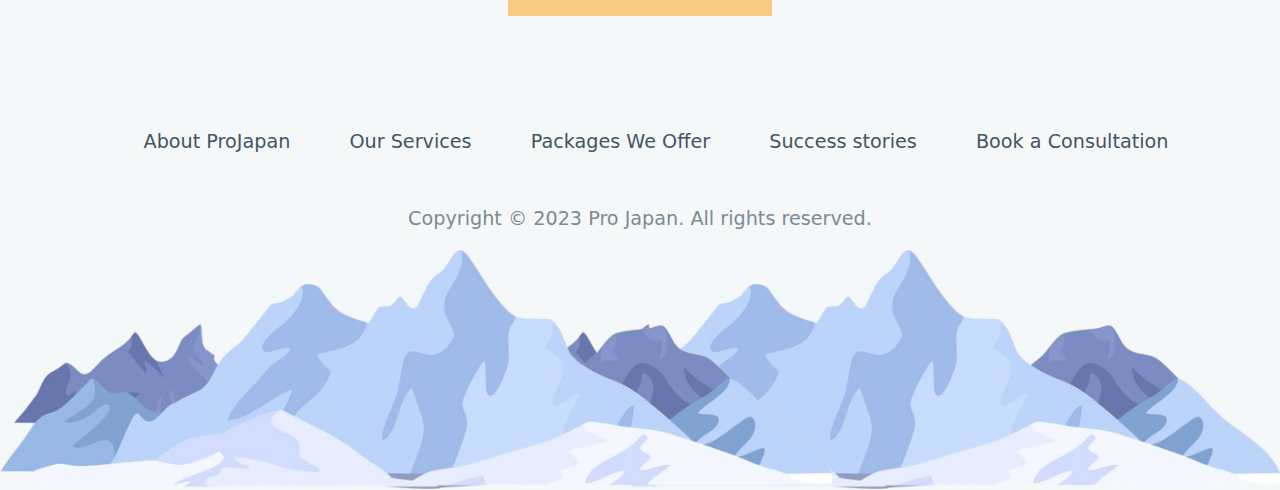
==== commit 7e0be9ef: "Update index.html" ====
--- a/myamazonguy/index.html
+++ b/myamazonguy/index.html
@@ -136,7 +136,7 @@
 
     <section id="benefits" class="my-md-5">
         <div class="container">
-            <h2 class="sub_head benefit_head">Why <span class="text_stripe">Foreigner</span> Companies Should Sell on
+            <h2 class="sub_head benefit_head my-5">Why <span class="text_stripe">Foreigner</span> Companies Should Sell on
                 <span class="text_stripe">Amazon Japan</span>?
             </h2>
 
--- a/CSS/styles.css
+++ b/CSS/styles.css
@@ -66,6 +66,9 @@
     font-weight: 500 !important;
 }
 
+.booking_btn:hover {
+    background: var(--secondary-yellow);
+}
 
 .nav-link {
     color: var(--secondary-dark) !important;
@@ -98,6 +101,7 @@
 }
 
 .text_stripe {
+    white-space: nowrap;
     position: relative;
     z-index: 2;
 }
@@ -129,7 +133,7 @@
 
 .border_container {
     width: 100%;
-    height: 350px;
+    height: 230px;
     position: relative;
 }
 
@@ -137,19 +141,20 @@
     /* background-position: auto 50%; */
     background-size: auto 100%;
     width: 100%;
-    height: 100%;
+    height: 15rem;
     position: absolute;
     background-repeat: no-repeat;
+
 }
 
 .left_image {
-    background: url(../Images/header_illustration_left.png);
+    background: url(../myamazonguy/Images/dl.beatsnoop.com-hq-1649539729-tJvAHrwqST.png);
+    background-position: right bottom;
+}
+
+.right_image {
+    background: url(../myamazonguy/Images/dl.beatsnoop.com-hq-1649539729-tJvAHrwqST.png);
     background-position: left bottom;
-}
-
-.right_image {
-    background: url(../Images/header_illustration_right.png);
-    background-position: right bottom;
 
 
 }
@@ -290,39 +295,6 @@
 }
 
 
-/* Collab */
-
-.logos_container {
-    display: flex;
-    justify-content: center;
-    gap: 4rem;
-    align-items: center;
-}
-
-.x {
-    font-family: 'Lucida Sans', 'Lucida Sans Regular', 'Lucida Grande', 'Lucida Sans Unicode', Geneva, Verdana, sans-serif;
-    font-size: 3rem;
-}
-
-
-.collab_logo {
-    width: 15rem;
-    display: block;
-}
-
-.projapan_logo {
-    width: 17rem;
-}
-
-.amazonguy_logo_container {
-    display: grid;
-    place-items: center;
-}
-
-.amazonguy_logo {
-    width: 20rem;
-}
-
 /* Services */
 
 .services_head {
@@ -404,7 +376,7 @@
     font-weight: 350;
 }
 
-.casestudies_container{
+.casestudies_container {
     display: flex;
     flex-wrap: wrap;
     gap: 3rem;
@@ -431,6 +403,124 @@
     text-align: center;
 }
 
+/* Collab */
+
+.logos_container {
+    display: flex;
+    justify-content: center;
+    gap: 4rem;
+    align-items: center;
+}
+
+.x {
+    font-family: 'Lucida Sans', 'Lucida Sans Regular', 'Lucida Grande', 'Lucida Sans Unicode', Geneva, Verdana, sans-serif;
+    font-size: 3rem;
+}
+
+
+.collab_logo {
+    width: 15rem;
+    display: block;
+}
+
+.projapan_logo {
+    width: 17rem;
+}
+
+.amazonguy_logo_container {
+    display: grid;
+    place-items: center;
+}
+
+.amazonguy_logo {
+    width: 20rem;
+}
+
+
+.collab {
+    width: 20rem;
+    margin-inline: auto;
+}
+
+.roadmap_head {
+    font-size: 3.5rem;
+}
+
+.roadmap_subhead {
+    margin-bottom: 2rem;
+}
+
+section {
+    margin-top: 3rem;
+}
+
+.points_container {
+    width: 100%;
+    height: 100%;
+}
+
+.point {
+    font-size: 1.3rem;
+    margin-bottom: 2rem;
+    color: var(--text-primary-light);
+    background: #f3f3f3;
+    padding: 1rem;
+    border-radius: 10px;
+    box-shadow: 5px 5px 10px var(--bg-dark-light);
+}
+
+.point_text {
+    margin-block: 1rem;
+    text-align: center;
+    max-width: 40ch;
+    font-weight: bold;
+}
+
+.point_image {
+    display: block;
+    width: 100%;
+    max-width: 30rem;
+    /* height: 100%; */
+    margin-top: 1rem;
+    text-align: center;
+}
+
+.benefits_container{
+    counter-reset: benefit;
+    margin-inline: auto;
+    width: 100%;
+}
+
+.benefit{
+    width: 20rem;
+    padding: 1.6rem;
+    padding-top: 2.5rem;
+    border-radius: 10px;
+    background: #f3f3f3;
+    position: relative;
+    height: fit-content;
+    margin-bottom: 3rem;
+}
+
+.benefit::before{
+    counter-increment: benefit;
+    content: counter(benefit);
+    background: #7c8a94;
+    font-size: 1.5rem;
+    color: #fff;
+    font-weight: bold;
+    padding: .5rem 1rem;
+    border-radius: 10px;
+    position: absolute;
+    left: -10px;
+    top: -10px;
+
+}
+
+.benefit_text{
+    font-size: 1.3rem;
+    text-align: center;
+}
 
 /* Till 1000px */
 @media (min-width: 1000px) {
@@ -482,4 +572,20 @@
         text-align: center;
         /* justify-content: center; */
     }
-}+
+    /* COllab */
+
+    .logos_container {
+        flex-direction: column;
+    }
+
+    /* Benefits */
+
+    .benefits_container{
+        gap: 1rem;
+    }
+
+    .points_container{
+        width: 100% !important;
+    }
+}
